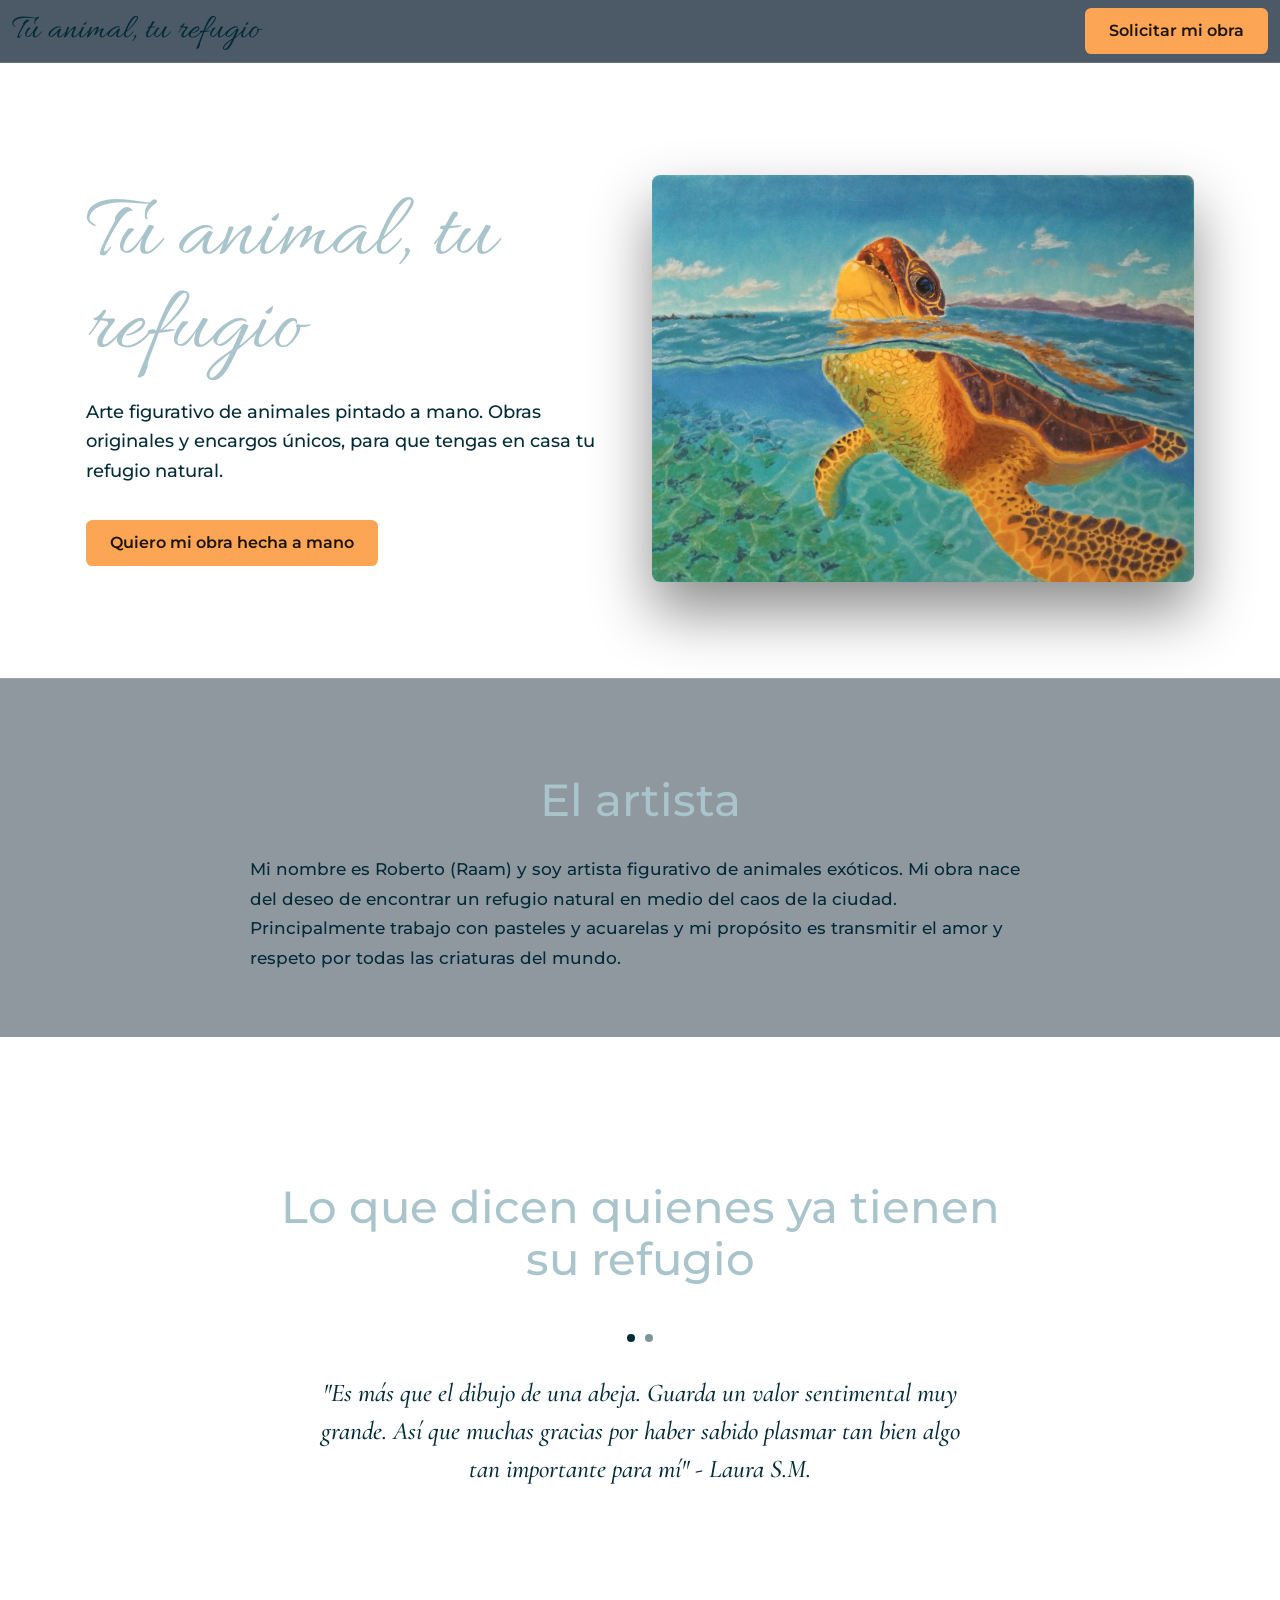
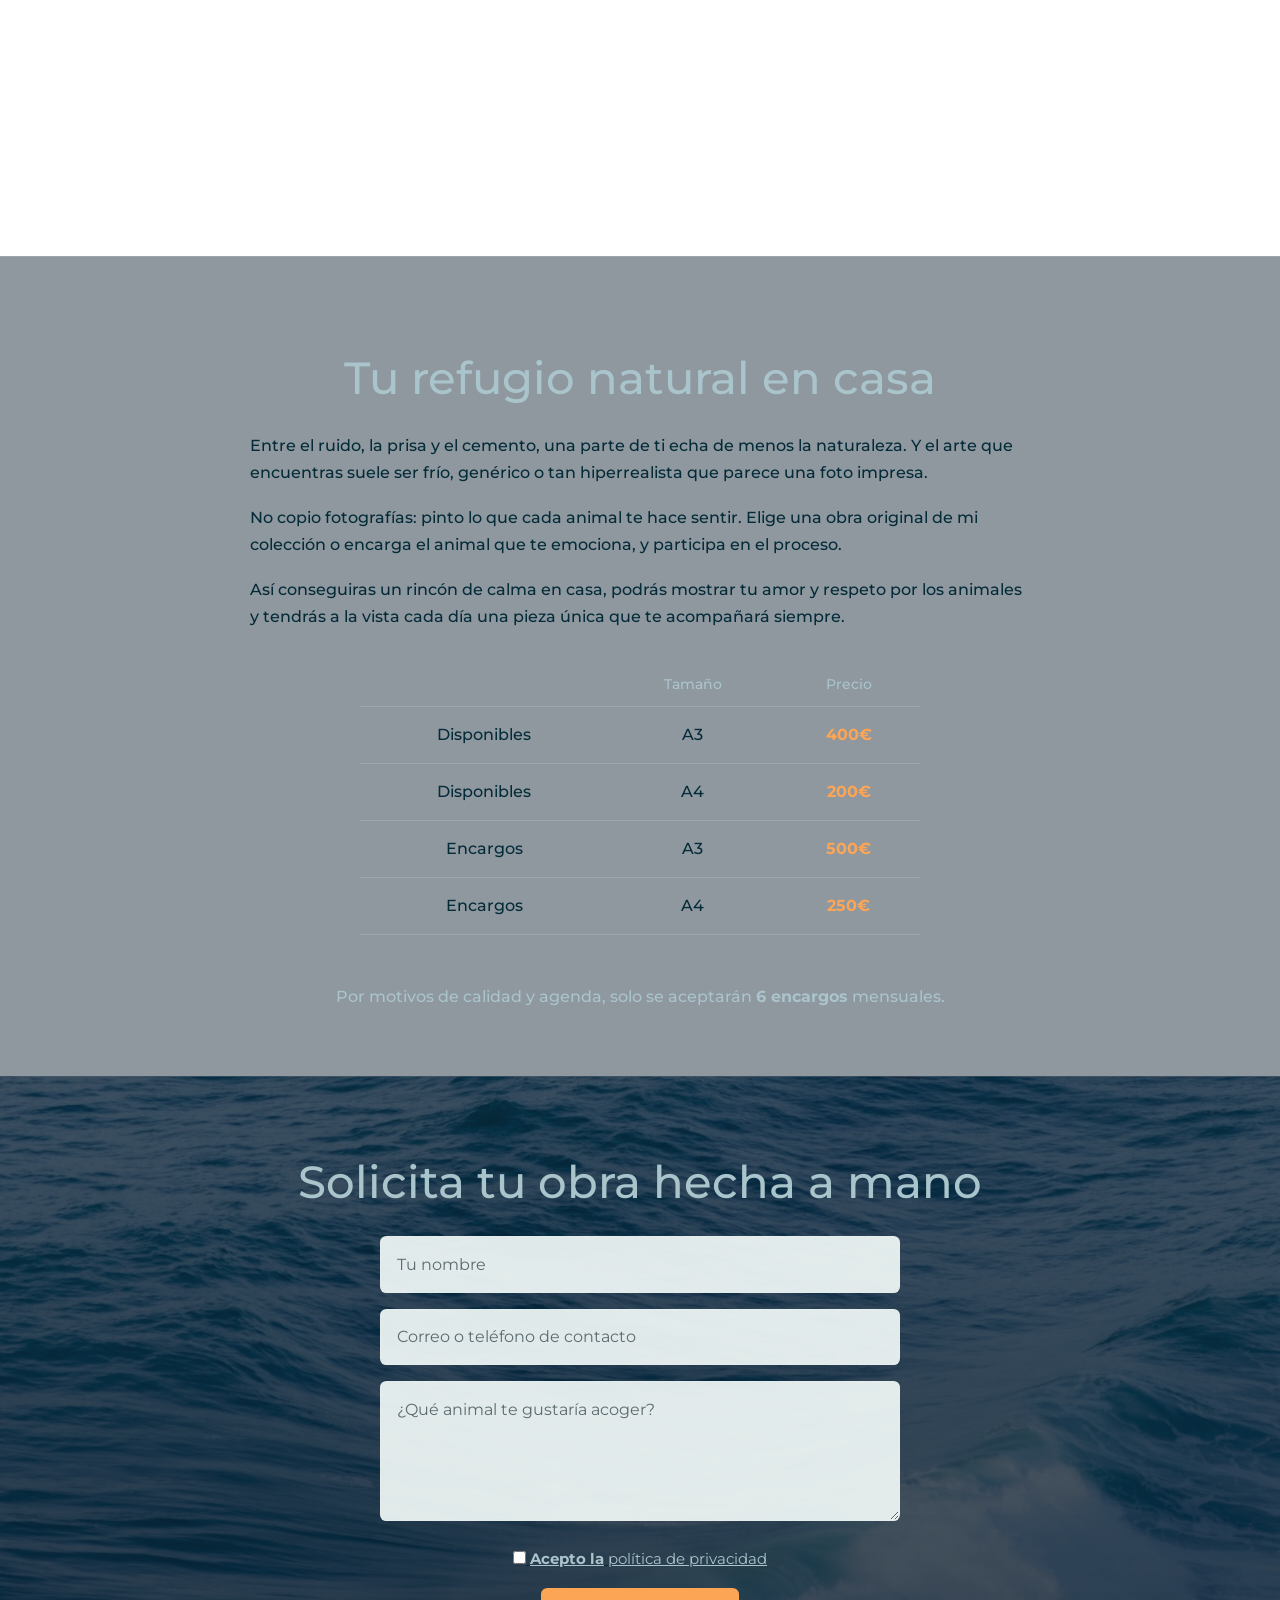
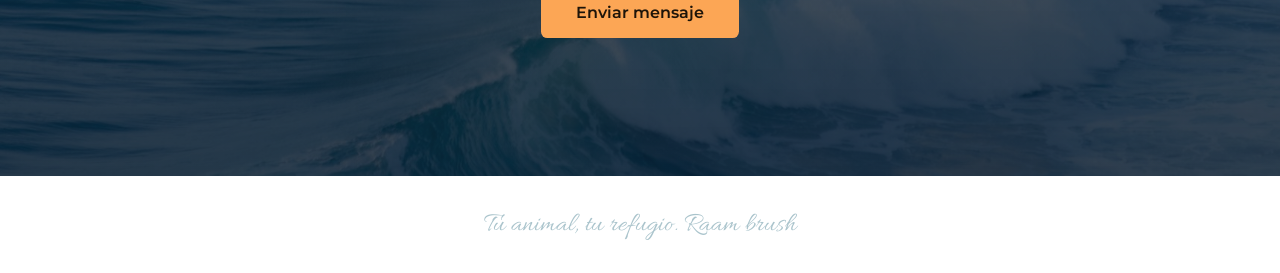
==== index.html @ 94fc356d "se cargan los archivos de la web" ====
<!DOCTYPE html>
<html lang="es">
<head>
<meta charset="utf-8">
<meta name="viewport" content="width=device-width, initial-scale=1">
<title>Tu animal, tu refugio</title>
<meta name="description" content="Obras originales y encargos de arte figurativo de animales, pintados a mano. Solicita la tuya.">
<link rel="preconnect" href="https://fonts.googleapis.com">
<link rel="preconnect" href="https://fonts.gstatic.com" crossorigin>
<link href="https://fonts.googleapis.com/css2?family=Allura&family=Cormorant+Garamond:ital,wght@0,500;0,600;1,500&family=Montserrat:wght@400;500;600;700&display=swap" rel="stylesheet">
<!-- Latest compiled and minified CSS -->
<link href="https://cdn.jsdelivr.net/npm/bootstrap@5.3.8/dist/css/bootstrap.min.css" rel="stylesheet">

<!-- Latest compiled JavaScript -->
<script src="https://cdn.jsdelivr.net/npm/bootstrap@5.3.8/dist/js/bootstrap.bundle.min.js"></script>
<link rel="stylesheet" href="./css/style.css">

</head>
<body>

  <nav class="navbar navbar-expand-sm site-nav sticky-top">
    <div class="container-fluid d-flex justify-content-between ">
      <p class="brand">Tu animal, tu refugio</p>
      <a class="btn btn-warning" href="#solicitar">Solicitar mi obra</a>
    </div>
  </nav>

<main>
  <section class="wrap hero container">
  <div class="row align-items-center">
    
    <div class="col-md-6 mt-sm-3">
      <h1>Tu animal, tu refugio</h1>
      <p>Arte figurativo de animales pintado a mano. Obras originales y encargos únicos, para que tengas en casa tu refugio natural.</p>
      <div>
      <a class="btn btn-warning mt-3" href="#solicitar">Quiero mi obra hecha a mano</a>
      </div>
    </div>
    
    <div class="col-md-6 mt-3">
      <img class="hero-art" src="image/turtle.jpeg" alt="Mi mejor obra: retrato figurativo de un animal pintado a mano">
    </div>

  </div>
</section>

  <section class="historia">
    <div class="container justify-content-center py-5 mt-5 mb-5">
      <h2>El artista</h2>
      <p>Mi nombre es Roberto (Raam) y soy artista figurativo de animales exóticos. Mi obra nace del deseo de encontrar un refugio natural en medio del caos de la ciudad. Principalmente trabajo con pasteles y acuarelas y mi propósito es transmitir el amor y respeto por todas las criaturas del mundo.</p>
      
    </div>
  </section>

  <section class="testimonios" aria-roledescription="carrusel" aria-label="Testimonios">
    <div class="container py-5 mt-5">
      <h2>Lo que dicen quienes ya tienen su refugio</h2>
      <div id="demo" class="carousel slide" data-bs-ride="carousel">

  <!-- Indicators/dots -->
  <div class="carousel-indicators mt-5">
    <button type="button" data-bs-target="#demo" data-bs-slide-to="0" class="active" aria-label="Testimonio 1"></button>
    <button type="button" data-bs-target="#demo" data-bs-slide-to="1" aria-label="Testimonio 2"></button>
  </div>
  
  <!-- The slideshow/carousel -->
  <div class="carousel-inner">
    <div class="carousel-item active">
      <div class="quote">
        <p>"Es más que el dibujo de una abeja. Guarda un valor sentimental muy grande. Así que muchas gracias por haber sabido plasmar tan bien algo tan importante para mí" 
          -
          
          
         Laura S.M.
        </p>
      </div>
    </div>
    <div class="carousel-item">
      <div class="quote">

        <p>"Muchas gracias! Entro a los 40 con mi animal espiritual, es un regalo muy especial 😘 Me transmite fuerza, serenidad, sensibilidad y conexión con la naturaleza. Me recuerda que se puede ser fuerte sin perder la delicadeza y avanzar por la vida con nobleza y determinación. Gracias 🌻" -
         Adriana A.M.</p>
      </div>
    </div>
   
  </div>
  
  <!-- Left and right controls/icons -->
  <button class="carousel-control-prev" type="button" data-bs-target="#demo" data-bs-slide="prev">
    <span class="carousel-control-prev-icon" aria-hidden="true"></span><span class="visually-hidden">Anterior</span>
  </button>
  <button class="carousel-control-next" type="button" data-bs-target="#demo" data-bs-slide="next">
    <span class="carousel-control-next-icon" aria-hidden="true"></span><span class="visually-hidden">Siguiente</span>
  </button>
</div>
    </div>
  </section>

  <section class="oferta">
    <div class="container mt-5 py-5 ">
      <h2>Tu refugio natural en casa</h2>
      <p>Entre el ruido, la prisa y el cemento, una parte de ti echa de menos la naturaleza. Y el arte que encuentras suele ser frío, genérico o tan hiperrealista que parece una foto impresa.</p>
      <p>No copio fotografías: pinto lo que cada animal te hace sentir. Elige una obra original de mi colección o encarga el animal que te emociona, y participa en el proceso.</p>
      <p>Así conseguiras un rincón de calma en casa, podrás mostrar tu amor y respeto por los animales y tendrás a la vista cada día una pieza única que te acompañará siempre.</p>
<div class="container mt-3 ">
   <table class="table tabla-transparente">
    <thead>
      <tr>
        <th></th>
        <th>Tamaño</th>
        <th>Precio</th>
      </tr>
    </thead>
    <tbody>
      <tr>
        <td>Disponibles</td>
        <td>A3</td>
        <td>400€</td>
      </tr>
      <tr>
        <td>Disponibles</td>
        <td>A4</td>
        <td>200€</td>
      </tr>
            <tr>
        <td>Encargos</td>
        <td>A3</td>
        <td>500€</td>
      </tr>
      <tr>
        <td>Encargos</td>
        <td>A4</td>
        <td>250€</td>
      </tr>
    </tbody>
  </table>
</div>
 <p class="mt-5">Por motivos de calidad y agenda, solo se aceptarán <b> 6 encargos</b> mensuales. </p>
    </div>
  </section>

  <section class="formulario" id="solicitar">
    <div class="container-fluid">
      <h2 class="mist">Solicita tu obra hecha a mano</h2>
      <div class="container">    
        <form id="contactForm">
        
        <div class="my-3">
          <input type="text" name="nombre" aria-label="Tu nombre" autocomplete="name" placeholder="Tu nombre" required>
        </div>
        <div class="my-3">

          <input type="text" name="email" aria-label="Correo o teléfono de contacto" placeholder="Correo o teléfono de contacto" required>
</div>
<div class="my-3">

          <textarea name="mensaje" aria-label="Mensaje" placeholder="¿Qué animal te gustaría acoger?" required></textarea>
</div>
<div class="my-3">

          <label class="a">
            <input class="a" type="checkbox" required>  <b class="a">Acepto la</b> <a class="a" role="button" tabindex="0" data-bs-toggle="modal" data-bs-target="#myModal">política de privacidad</a>
          </label>
</div>
<div class="my-3">

          <button class="btn btn-warning" type="submit" id="submitBtn">Enviar mensaje</button>
</div>
          <p id="respuesta" aria-live="polite"></p>
        
      </form>
</div>

<div class="modal" id="myModal">
  <div class="modal-dialog">
    <div class="modal-content">

      <!-- Modal Header -->
      <div class="modal-header">
        <h4 class="modal-title">Política de privacidad</h4>
        <button type="button" class="btn-close" data-bs-dismiss="modal"></button>
      </div>

      <!-- Modal body -->
      <div class="modal-body">
       <p class="privacidad"> Esta Política de Privacidad tiene por objeto informar al usuario (en adelante, el “Usuario”) de la página web www.raambrush.art (en adelante, el “Sitio Web”) sobre la recogida y tratamiento de sus datos personales. <br>
1.- ¿Cuál es la empresa responsable del tratamiento de sus datos?<br>
La persona responsable del tratamiento de sus datos es Raam brush (en adelante, “RESPONSABLE”). Para cualquier cuestión relacionada con la presente Política de Privacidad y Protección de Datos, el Usuario podrá contactar con RESPONSABLE en el correo electrónico raambrush@gmail.com. <br>
2.- ¿Por qué el RESPONSABLE está legitimado para llevar a cabo el tratamiento de datos? <br>
El RESPONSABLE procesa los datos personales del Usuario con el fin de poder llevar a cabo la prestación de los servicios que éste haya solicitado a través del Sitio Web, para lo cual el Usuario presta su consentimiento mediante la aceptación de la presente Política de Privacidad y las casillas facilitadas correspondientes. <br>
El RESPONSABLE se toma muy en serio la protección de su privacidad y de sus datos personales. Por lo tanto, su información personal se conserva de forma segura y se trata con el máximo cuidado, cumpliendo íntegramente con lo dispuesto en el Reglamento (UE) 2016/679 del Parlamento Europeo y del Consejo, de 27 de abril de 2016, relativo a la protección de las personas físicas en lo que respecta al tratamiento de datos personales y a la libre circulación de estos datos (en adelante, “RGPD”).  
<br>3.- ¿Cuáles son las finalidades del tratamiento de sus datos de carácter personal?<br>
La presente Política de Privacidad regula el acceso y el uso a los servicios (en adelante, los “Servicios”) que el RESPONSABLE pone a disposición de los Usuarios interesados en los servicios y a los contenidos alojados en el Sitio Web.  De conformidad con lo establecido en el RGPD, le informamos que sus datos personales serán tratados con las finalidades que se relacionan a continuación: 
(i) Prestar los servicios solicitados por el Usuario en el Sitio Web.  <br>
(ii) Enviar Newsletters y comunicaciones comerciales y promocionales relacionadas con los servicios del RESPONSABLE, por correo electrónico, SMS/MMS, por carta, teléfono, o por otros medios de comunicación electrónica equivalentes, si así lo desea el Usuario.<br>
No obstante, el Usuario podrá revocar el consentimiento en cada comunicado comercial que se le haga llegar y, en cualquier momento, mediante notificación en la siguiente dirección de correo electrónico (raambrush@gmail.com).  
<br>4.- Conservación de los datos. <br>
Los datos recabados por el RESPONSABLE se conservarán mientras se mantenga la relación contractual de prestación de servicios entre las partes, siempre y cuando no se solicite la supresión de dichos datos por el Usuario.
Se informa al Usuario que sus datos serán recogidos únicamente para los fines expuestos en los párrafos anteriores y no serán tratados de manera incompatible con dichos fines. 
<br>5.- Veracidad de los datos facilitados por los Usuarios <br>
El Usuario garantiza que los datos personales facilitados son veraces y se hace responsable de comunicar al RESPONSABLE cualquier modificación de los mismos. El Usuario responderá, en cualquier caso, de la veracidad de los datos facilitados, reservándose el RESPONSABLE el derecho a excluir de los servicios registrados a todos los Usuarios que hayan facilitado datos falsos, sin perjuicio de las demás acciones que procedan en Derecho. <br>
Se recomienda tener la máxima diligencia en materia de Protección de Datos mediante la utilización de herramientas de seguridad, no pudiéndose responsabilizar al RESPONSABLE de sustracciones, modificaciones o pérdidas de datos ilícitas. <br>
Cualquier modificación o actualización de los mismos, deberá ser comunicada al RESPONSABLE a través de los medios de comunicación disponibles en la presente Política de Privacidad. 
<br>6.- ¿Cómo revocar mi consentimiento y ejercitar mis derechos? <br>
El Usuario tienen derecho a (i) acceder a sus datos personales, así como a (ii) solicitar la rectificación de los datos inexactos o, en su caso, (iii) solicitar su supresión, (iv) solicitar la limitación del tratamiento de sus datos, (v) oponerse al tratamiento de sus datos (vi) ejercitar el derecho al olvido de sus datos y (vii) solicitar su portabilidad. Además, tendrá derecho a no ser objeto de decisiones basadas únicamente en tratamientos automatizados. <br>
Para ejercer dichos derechos es necesario que el Usuario acredite su personalidad frente al RESPONSABLE mediante el envío de una fotocopia de su Documento Nacional de Identidad o cualquier otro medio válido en Derecho. 
Los Usuarios pueden ejercer todos estos derechos a través de los medios de comunicación facilitados en la presente Política de Privacidad. <br> 
Sin perjuicio de cualquier otro recurso administrativo o acción judicial, los Usuarios tendrán derecho a presentar una reclamación ante una Autoridad de Control, en particular en el Estado miembro en el que tenga su residencia habitual, lugar de trabajo o lugar de la supuesta infracción, en caso de que considere que el tratamiento de sus datos personales no es adecuado a la normativa, así como en el caso de no ver satisfecho el ejercicio de sus derechos. La Autoridad de Control ante la que se haya presentado la reclamación informará al reclamante sobre el curso y el resultado de la reclamación. 
<br>7.- Seguridad y conservación de los datos. <br>
La protección de la privacidad y los datos personales de sus clientes y visitantes es muy importante para el RESPONSABLE. Por lo tanto, el RESPONSABLE hace todo lo que está en su mano para impedir que sus datos se utilicen de forma inadecuada. A sus datos sólo puede acceder el personal autorizado. <br>
El RESPONSABLE mantiene la seguridad adecuada de protección de datos personales conforme a la normativa aplicable y ha establecido todos los medios técnicos a su alcance para evitar la pérdida, mal uso, alteración, acceso no autorizado y robo de los datos que los Usuarios faciliten a través del Sitio Web, sin perjuicio de informarle de que las medidas de seguridad en Internet no son inexpugnables. <br>
El RESPONSABLE se compromete a cumplir con el deber de secreto y confidencialidad respecto de los datos personales de acuerdo con la legislación aplicable.<br> 
Los datos personales proporcionados se conservarán por parte del RESPONSABLE durante el tiempo necesario para prestar el servicio.<br>
8.- Actualizaciones y cambios en la Política de Privacidad<br>
El RESPONSABLE se reserva el derecho a introducir modificaciones en esta Política de Privacidad. Cuando se produzcan dichos cambios, se le comunicarán a los Usuarios mediante avisos en el Sitio Web, o bien a través de cualquier otro procedimiento adecuado según las circunstancias.</p>

      </div>

      <!-- Modal footer -->
      <div class="modal-footer">
        <button type="button" class="btn btn-warning" data-bs-dismiss="modal">Cerrar</button>
      </div>

    </div>
  </div>
</div>

      <script>
        const scriptURL = 'https://script.google.com/macros/s/AKfycbxePJ3uT01wgi6SPJkMFTyLlsV3Anmvoggq5OJWo5rANtXxNah94OMiEY0fJEAsin0xvg/exec';
        const form = document.getElementById('contactForm');
        const btn = document.getElementById('submitBtn');
        const respuesta = document.getElementById('respuesta');

        form.addEventListener('submit', e => {
          e.preventDefault();
          btn.disabled = true;
          btn.textContent = 'Enviando...';

          fetch(scriptURL, { method: 'POST', body: new FormData(form) })
            .then(response => response.json())
            .then(data => {
              console.log('Respuesta del script:', data);
              if (data.result !== 'success') {
                throw new Error(typeof data.error === 'string' ? data.error : JSON.stringify(data.error));
              }
              respuesta.textContent = '¡Mensaje enviado con éxito!';
              form.reset();
              window.location.href = 'gracias.html';
            })
            .catch(error => {
              console.error('Error al enviar:', error);
              respuesta.textContent = 'Hubo un error al enviar. Inténtalo de nuevo.';
            })
            .finally(() => {
              btn.disabled = false;
              btn.textContent = 'Enviar mensaje';
            });
        });
      </script>
      
    </div>
  </section>
</main>

<footer>
  <div class="container"><h4>  Tu animal, tu refugio. Raam brush</h4></div>
</footer>


</body>
</html>
---- css/style.css ----
:root{
  --abyss:#081a2b;
  --foam:#032b38;
  --mist:#aac4cc;
  --line:rgba(238,246,245,.16);
  --orange:rgb(252,166,85);
  --orange-ink:#1d1409;
  --script:'Allura',cursive;
  --serif:'Cormorant Garamond',Georgia,serif;
  --sans:'Montserrat',system-ui,sans-serif;
}
*{box-sizing:border-box}
html{scroll-behavior:smooth;scroll-padding-top:4.5rem;background:var(--abyss)}
body{margin:0;font-family:var(--sans);color:var(--mist);line-height:1.7;font-size:1rem}
body::before{
  content:"";position:fixed;inset:0;z-index:-1;
  background:linear-gradient(rgba(8,26,43,.70),rgba(8,26,43,.90)),url('../image/mar.jpg') center/cover no-repeat;
}
text{color: var(--mist);}
h1,h2,h4{margin:0;font-weight:400}
h1{font-family:var(--script);font-size:clamp(3.4rem,8vw,5.8rem);line-height:1;margin-bottom:1.25rem}
h2{font-family:var(--sans);font-weight:500;font-size:clamp(2rem,4vw,2.8rem);line-height:1.15;text-align:center;margin-bottom:1.75rem}
h4{font-family:var(--script);font-size:1.7rem;color:var(--mist)}
p{margin:0 0 1.1rem;color:var(--foam);font-weight:500;text-align:left}
.a{color: var(--mist)}
:focus-visible{outline:2px solid var(--orange);outline-offset:3px}

.mist{color: var(--mist);}

/* Botones */
.btn-warning{
  background:var(--orange)!important;border:0!important;color:var(--orange-ink)!important;
  font-weight:600;border-radius:.4rem;padding:.7rem 1.5rem;transition:filter .2s,transform .2s;
}
.btn-warning:hover{filter:brightness(1.08);transform:translateY(-1px)}

/* Navegación */
.site-nav{background:rgba(8,26,43,.72);backdrop-filter:blur(10px);-webkit-backdrop-filter:blur(10px);border-bottom:1px solid var(--line)}
.brand{color:var(--foam)!important;font-family:var(--script);font-size:clamp(1.6rem,3vw,2.2rem)!important;margin:0;line-height:1.2}

/* Hero */
.hero{max-width:1140px;padding:clamp(3rem,8vw,6rem) 1rem}
.hero p{max-width:34rem;font-size:1.1rem}
.hero-art{
  width:100%;border-radius:.5rem;
  box-shadow:0 30px 60px rgba(0,0,0,.45),0 0 0 1px var(--line);
}
@media (prefers-reduced-motion:no-preference){
  .hero .row>div{animation:rise .9s ease both}
  .hero .row>div+div{animation-delay:.15s}
  @keyframes rise{from{opacity:0;transform:translateY(14px)}to{opacity:1;transform:none}}
}

/* Secciones */
main>section:not(.hero){border-top:1px solid var(--line)}
main>section>.container,main>section>.container-fluid{max-width:820px;padding:clamp(3rem,7vw,5rem) 1.25rem}
.historia,.oferta{background:rgba(8,26,43,.45)}
.historia p{font-size:1.08rem}

/* Testimonios */
.carousel-inner{padding:0 3.5rem}
.quote{padding:1rem 0 2.5rem;
min-height: 50vh;}
.quote p{font-family:var(--serif);font-size:clamp(1.25rem,2.4vw,1.6rem);font-weight:500;font-style:italic;line-height:1.5;text-align:center}
.carousel-indicators{position:static;margin:0 0 1rem}
.carousel-indicators [data-bs-target]{background-color:var(--foam);width:8px;height:8px;border-radius:50%;border:0;margin:0 5px}
.carousel-control-prev,.carousel-control-next{width:3rem;opacity:.75}

/* Precios */
.tabla-transparente{
  --bs-table-bg:transparent;--bs-table-color:var(--foam);--bs-table-border-color:var(--line);
  max-width:560px;margin:2rem auto 0;
}
.tabla-transparente th{color:var(--mist);font-weight:500;font-size:.9rem;padding:.6rem}
.tabla-transparente td{padding:.9rem .6rem;font-weight:500}
.tabla-transparente td:last-child{font-weight:700;color:var(--orange)}
.tabla-transparente th,.tabla-transparente td{text-align:center}
.oferta .mt-5{text-align:center;color:var(--mist)}

/* Formulario */
.formulario{background:linear-gradient(rgba(8,26,43,.68),rgba(8,26,43,.82)),url('../image/mar2.jpg') center/cover no-repeat}
#solicitar{text-align:center}
#solicitar form{max-width:520px;margin:0 auto}
#solicitar input[type="text"],#solicitar textarea{
  width:100%;padding:.85rem 1rem;border:1px solid var(--line);border-radius:.4rem;
  background:rgba(238,246,245,.94);color:#101816;font:inherit;
}
#solicitar textarea{min-height:140px;resize:vertical}
#solicitar input::placeholder,#solicitar textarea::placeholder{color:#5b6b70}
#solicitar label{color:var(--foam);font-size:.92rem}
#solicitar button[type="submit"]{padding:.8rem 2.2rem;border:0}
#solicitar button[disabled]{opacity:.6}
#respuesta{text-align:center;min-height:1.5rem}
.a{text-decoration:underline!important;cursor:pointer}

/* Modal */
.privacidad{color:#101816;font-weight:400;font-size:.9rem;text-align:left}
.modal-title{font-family:var(--serif);font-size:1.6rem;font-weight:600;color:#101816}

/* Gracias */
.thanks{min-height:60vh;display:flex;flex-direction:column;align-items:center;justify-content:center}
.thanks p{text-align:center}

/* Pie */
footer{border-top:1px solid var(--line);padding:2rem 0;text-align:center}
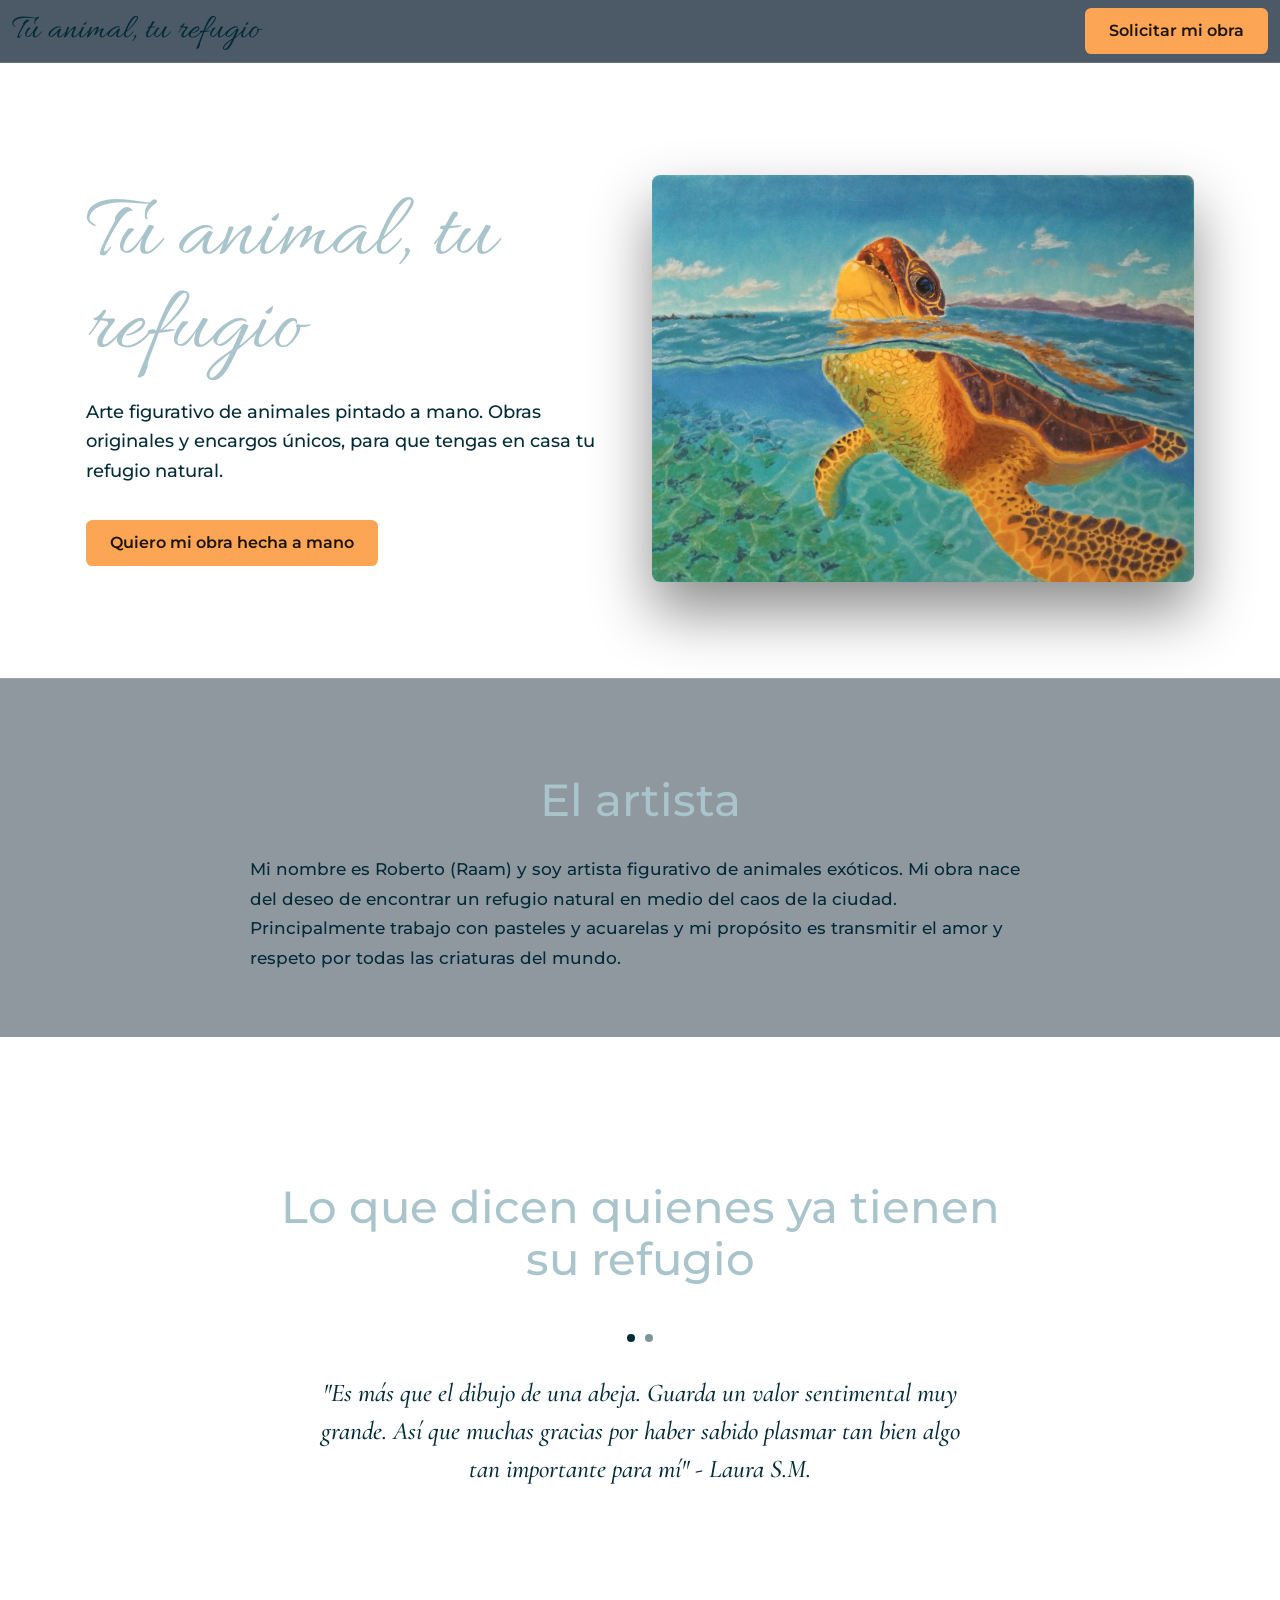
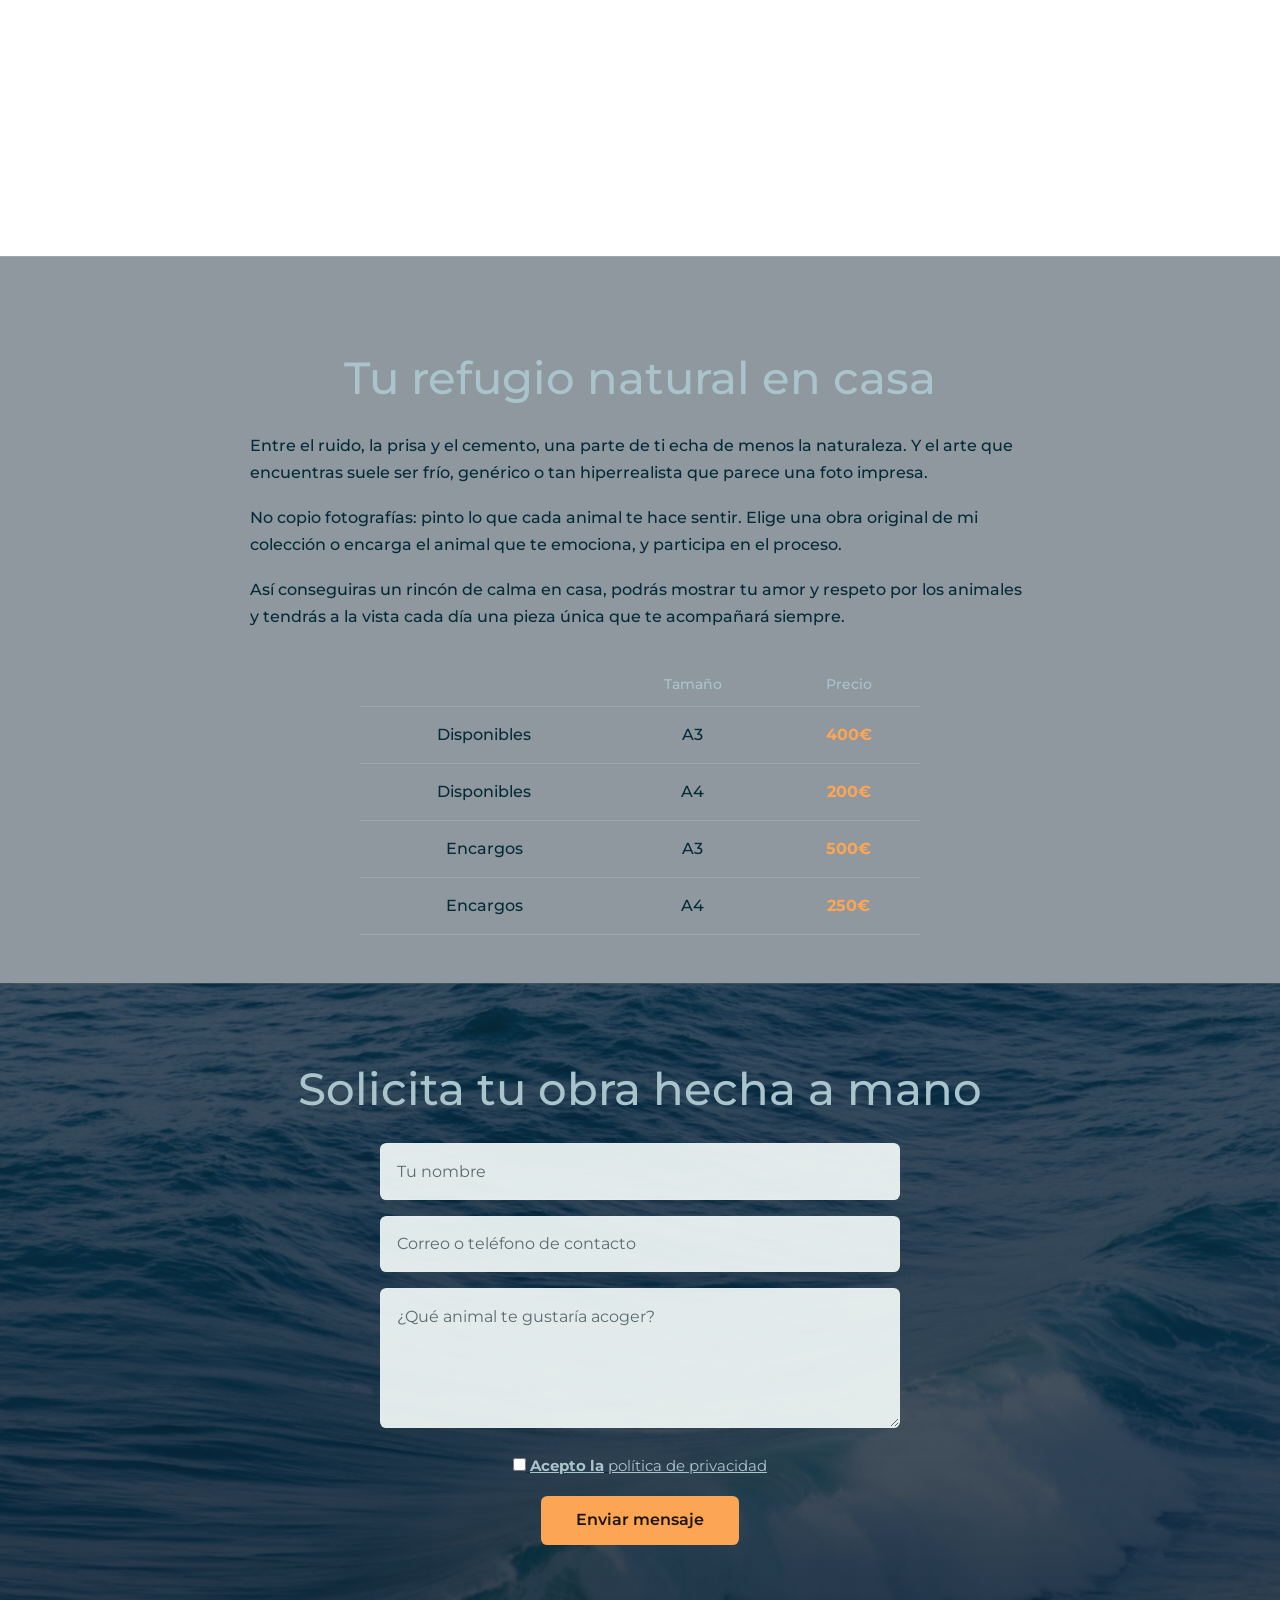
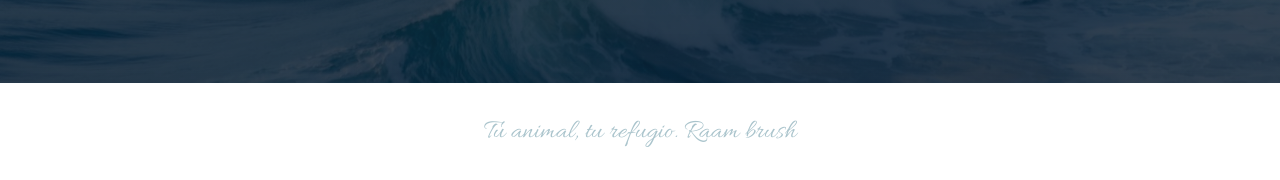
==== commit cee3695d: "Remove monthly order limit message from index.html Remove limit on monthly orders in the HTML conten" ====
--- a/index.html
+++ b/index.html
@@ -15,6 +15,23 @@
 <script src="https://cdn.jsdelivr.net/npm/bootstrap@5.3.8/dist/js/bootstrap.bundle.min.js"></script>
 <link rel="stylesheet" href="./css/style.css">
 
+<!-- Meta Pixel Code -->
+<script>
+!function(f,b,e,v,n,t,s)
+{if(f.fbq)return;n=f.fbq=function(){n.callMethod?
+n.callMethod.apply(n,arguments):n.queue.push(arguments)};
+if(!f._fbq)f._fbq=n;n.push=n;n.loaded=!0;n.version='2.0';
+n.queue=[];t=b.createElement(e);t.async=!0;
+t.src=v;s=b.getElementsByTagName(e)[0];
+s.parentNode.insertBefore(t,s)}(window, document,'script',
+'https://connect.facebook.net/en_US/fbevents.js');
+fbq('init', '1099517659768108');
+fbq('track', 'PageView');
+</script>
+<noscript><img height="1" width="1" style="display:none"
+src="https://www.facebook.com/tr?id=1099517659768108&ev=PageView&noscript=1"
+/></noscript>
+<!-- End Meta Pixel Code -->
 </head>
 <body>
 
@@ -135,7 +152,7 @@
     </tbody>
   </table>
 </div>
- <p class="mt-5">Por motivos de calidad y agenda, solo se aceptarán <b> 6 encargos</b> mensuales. </p>
+
     </div>
   </section>
 
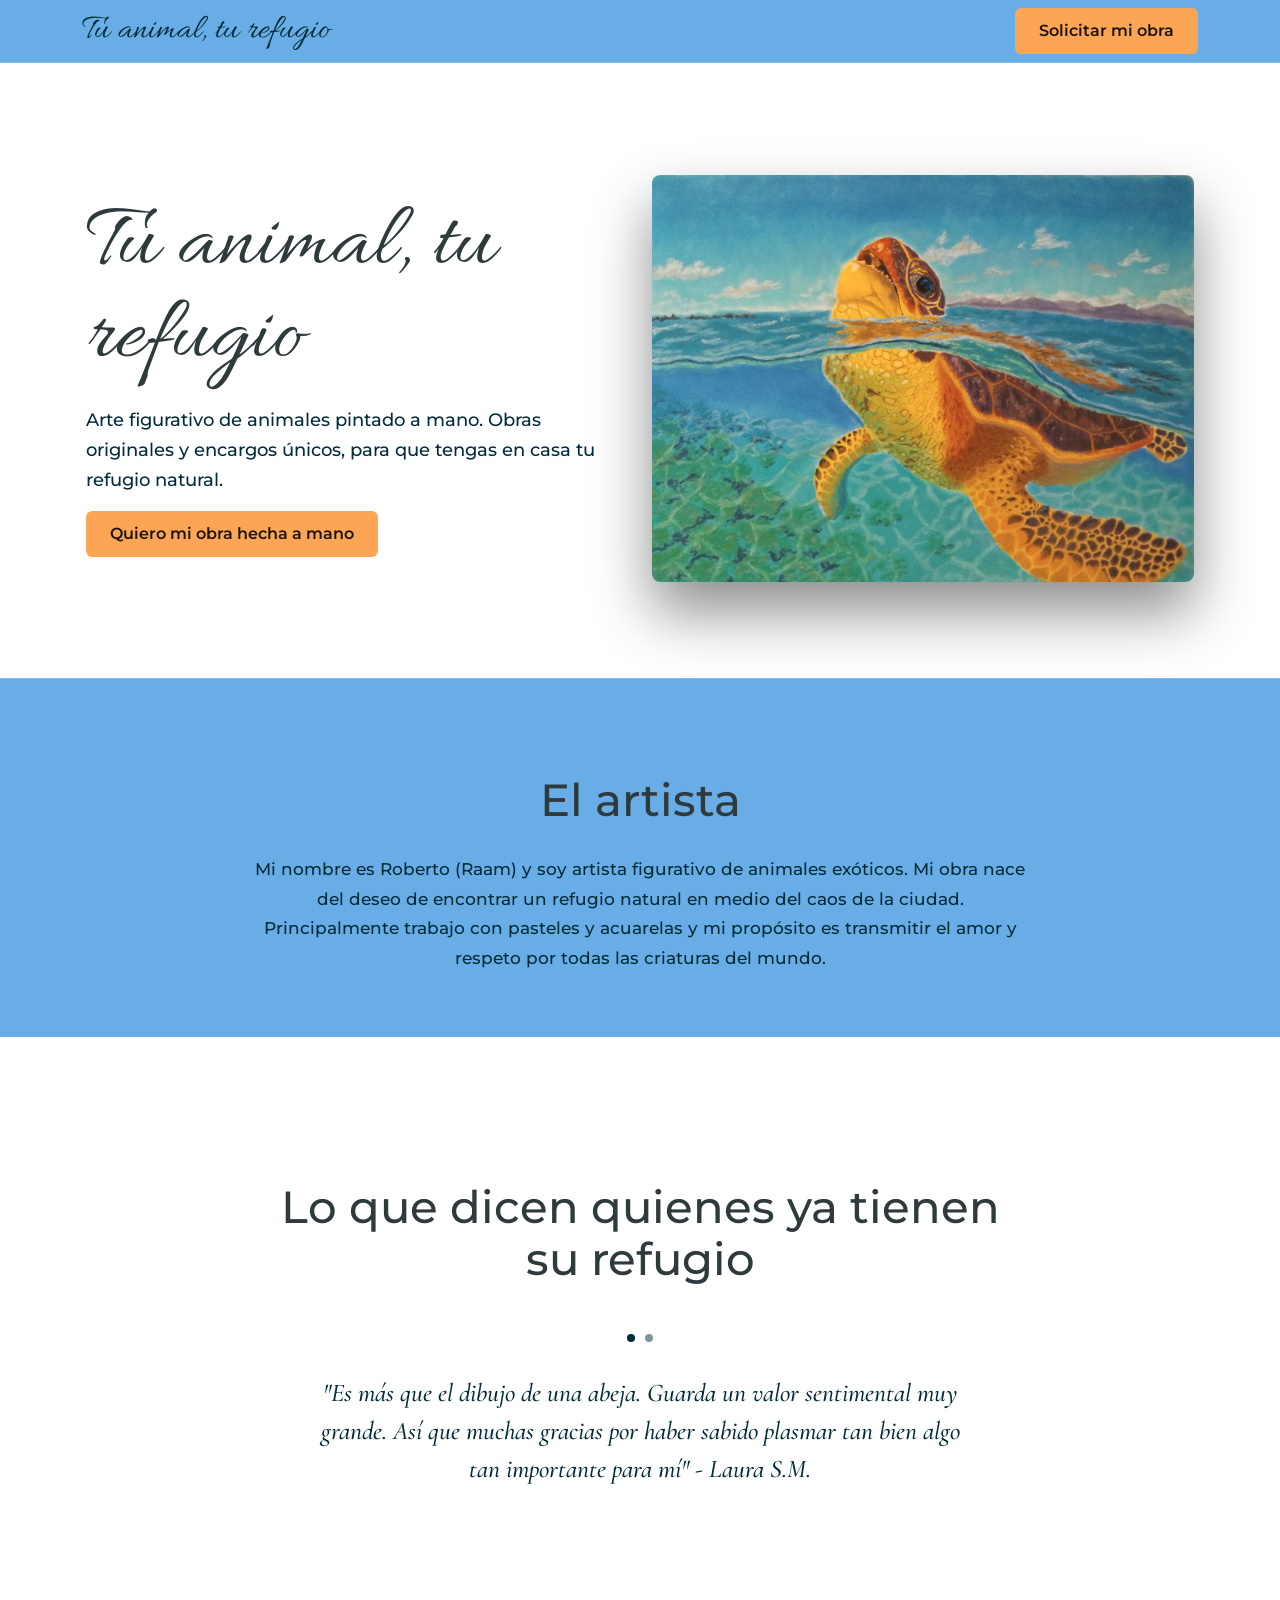
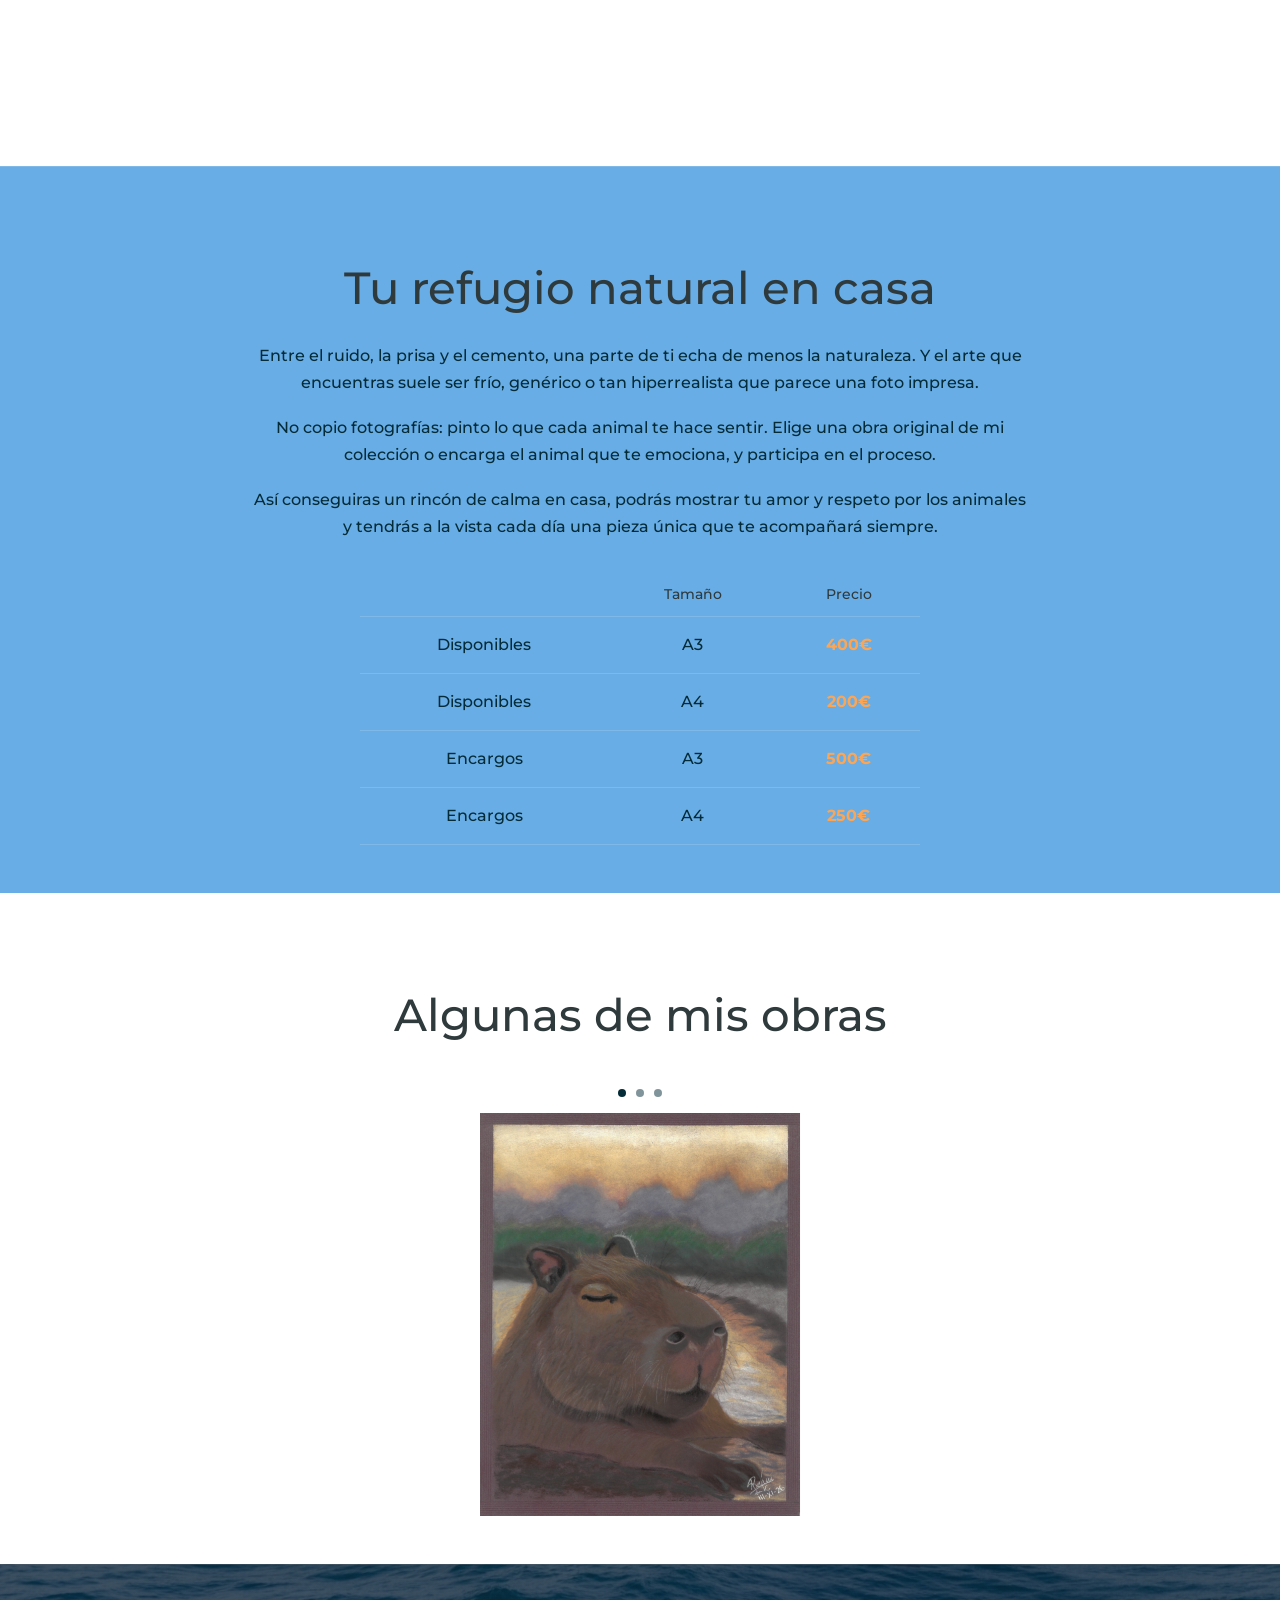
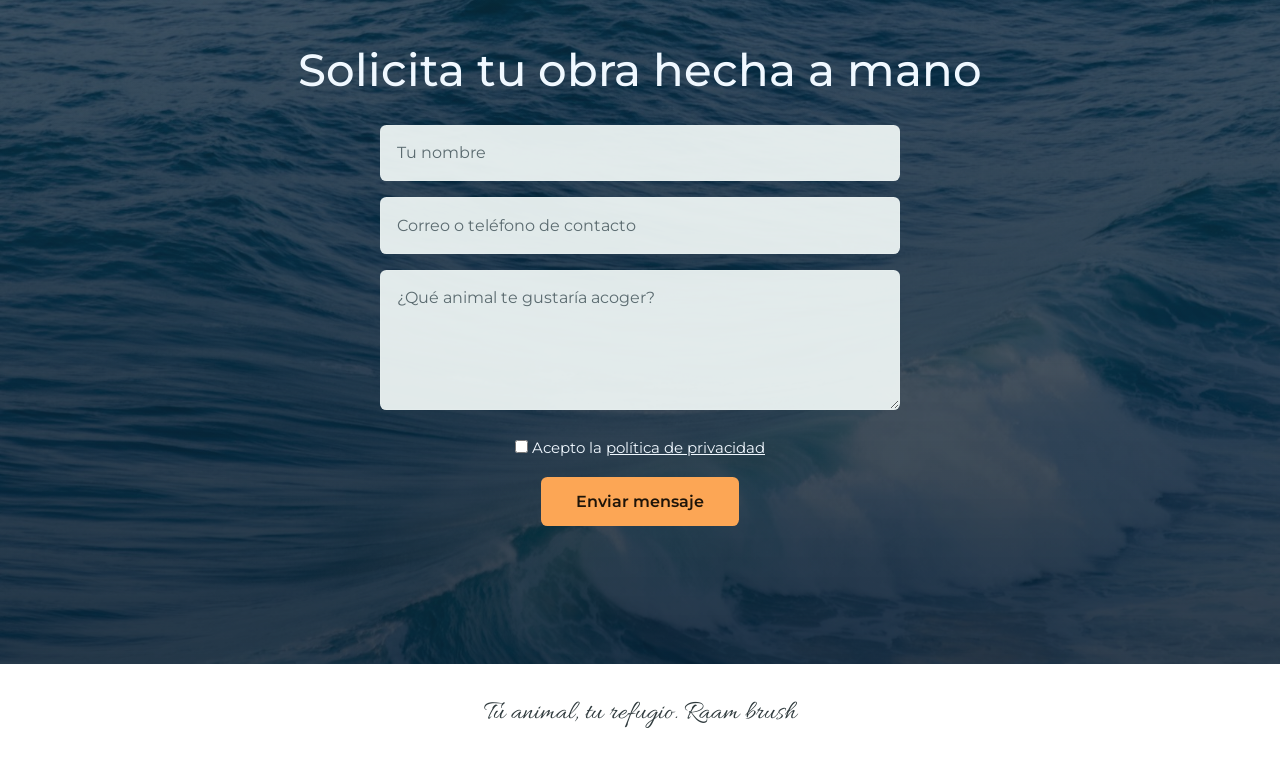
==== commit 24ce19b6: "arreglitos" ====
--- a/index.html
+++ b/index.html
@@ -36,9 +36,9 @@
 <body>
 
   <nav class="navbar navbar-expand-sm site-nav sticky-top">
-    <div class="container-fluid d-flex justify-content-between ">
+    <div class="container  justify-content-between ">
       <p class="brand">Tu animal, tu refugio</p>
-      <a class="btn btn-warning" href="#solicitar">Solicitar mi obra</a>
+      <a class="btn btn-small btn-warning" href="#solicitar">Solicitar mi obra</a>
     </div>
   </nav>
 
@@ -49,7 +49,7 @@
     <div class="col-md-6 mt-sm-3">
       <h1>Tu animal, tu refugio</h1>
       <p>Arte figurativo de animales pintado a mano. Obras originales y encargos únicos, para que tengas en casa tu refugio natural.</p>
-      <div>
+      <div class="btn-center">
       <a class="btn btn-warning mt-3" href="#solicitar">Quiero mi obra hecha a mano</a>
       </div>
     </div>
@@ -155,6 +155,56 @@
 
     </div>
   </section>
+
+  <section class="testimonios" aria-roledescription="carrusel" aria-label="Testimonios">
+    <div class="container py-5 mt-5">
+      <h2>Algunas de mis obras</h2>
+      <div id="demo2" class="carousel slide" data-bs-ride="carousel">
+
+  <!-- Indicators/dots -->
+  <div class="carousel-indicators mt-5">
+    <button type="button" data-bs-target="#demo2" data-bs-slide-to="0" class="active" aria-label="obra 1"></button>
+    <button type="button" data-bs-target="#demo2" data-bs-slide-to="1" aria-label="obra 2"></button>
+       <button type="button" data-bs-target="#demo2" data-bs-slide-to="2" aria-label="obra 3"></button>
+  </div>
+  
+  <!-- The slideshow/carousel -->
+  <div class="carousel-inner">
+    <div class="carousel-item active">
+      <div class="obra">
+       
+        <img class="img-obra" src="./image/chiguire.jpeg" alt="Capibara descansando">
+
+      </div>
+    </div>
+    <div class="carousel-item">
+      <div class="obra">
+
+        <img class="img-obra" src="./image/ciervo.jpeg" alt="Ciervo en el bosque">
+        
+      </div>
+    </div>
+    <div class="carousel-item">
+      <div class="obra">
+
+        <img class="img-obra" src="./image/gorila.jpeg" alt="Retrato de gorila">
+      
+      </div>
+    </div>
+   
+  </div>
+  
+  <!-- Left and right controls/icons -->
+  <button class="carousel-control-prev" type="button" data-bs-target="#demo2" data-bs-slide="prev">
+    <span class="carousel-control-prev-icon" aria-hidden="true"></span><span class="visually-hidden">Anterior</span>
+  </button>
+  <button class="carousel-control-next" type="button" data-bs-target="#demo2" data-bs-slide="next">
+    <span class="carousel-control-next-icon" aria-hidden="true"></span><span class="visually-hidden">Siguiente</span>
+  </button>
+</div>
+    </div>
+  </section>
+
 
   <section class="formulario" id="solicitar">
     <div class="container-fluid">
--- a/css/style.css
+++ b/css/style.css
@@ -1,7 +1,7 @@
 :root{
   --abyss:#081a2b;
   --foam:#032b38;
-  --mist:#aac4cc;
+  --mist:#2f3a3d;
   --line:rgba(238,246,245,.16);
   --orange:rgb(252,166,85);
   --orange-ink:#1d1409;
@@ -22,10 +22,14 @@
 h2{font-family:var(--sans);font-weight:500;font-size:clamp(2rem,4vw,2.8rem);line-height:1.15;text-align:center;margin-bottom:1.75rem}
 h4{font-family:var(--script);font-size:1.7rem;color:var(--mist)}
 p{margin:0 0 1.1rem;color:var(--foam);font-weight:500;text-align:left}
-.a{color: var(--mist)}
+.a{
+  color:aliceblue;
+  font-weight: normal;
+  
+}
 :focus-visible{outline:2px solid var(--orange);outline-offset:3px}
 
-.mist{color: var(--mist);}
+.mist{color: aliceblue;}
 
 /* Botones */
 .btn-warning{
@@ -35,12 +39,12 @@
 .btn-warning:hover{filter:brightness(1.08);transform:translateY(-1px)}
 
 /* Navegación */
-.site-nav{background:rgba(8,26,43,.72);backdrop-filter:blur(10px);-webkit-backdrop-filter:blur(10px);border-bottom:1px solid var(--line)}
+.site-nav{background:rgba(46, 142, 219, 0.72);backdrop-filter:blur(10px);-webkit-backdrop-filter:blur(10px);border-bottom:1px solid var(--line)}
 .brand{color:var(--foam)!important;font-family:var(--script);font-size:clamp(1.6rem,3vw,2.2rem)!important;margin:0;line-height:1.2}
 
 /* Hero */
 .hero{max-width:1140px;padding:clamp(3rem,8vw,6rem) 1rem}
-.hero p{max-width:34rem;font-size:1.1rem}
+.hero p{max-width:34rem;font-size:1.1rem; margin: auto;}
 .hero-art{
   width:100%;border-radius:.5rem;
   box-shadow:0 30px 60px rgba(0,0,0,.45),0 0 0 1px var(--line);
@@ -50,17 +54,41 @@
   .hero .row>div+div{animation-delay:.15s}
   @keyframes rise{from{opacity:0;transform:translateY(14px)}to{opacity:1;transform:none}}
 }
+@media(max-width: 768px){
+  .quote{min-height: 45vh !important;}
+  .hero p, .hero h1{
+    text-align: center;
+  }
+  .btn-center{
+    display: flex;
+    justify-content:center;
+  }
+
+  .img-obra{
+  min-width: 80vw;
+  height: auto;
+}
+}
+  
+
+@media(max-width: 400px){
+.btn-small{
+  font-size:0.75rem !important;
+}
+
+}
 
 /* Secciones */
 main>section:not(.hero){border-top:1px solid var(--line)}
 main>section>.container,main>section>.container-fluid{max-width:820px;padding:clamp(3rem,7vw,5rem) 1.25rem}
-.historia,.oferta{background:rgba(8,26,43,.45)}
-.historia p{font-size:1.08rem}
-
+.historia,.oferta{background:rgba(46, 142, 219, 0.72)}
+.historia p{font-size:1.08rem;
+text-align: center;}
+.oferta p{text-align: center;}
 /* Testimonios */
 .carousel-inner{padding:0 3.5rem}
 .quote{padding:1rem 0 2.5rem;
-min-height: 50vh;}
+min-height: 40vh;}
 .quote p{font-family:var(--serif);font-size:clamp(1.25rem,2.4vw,1.6rem);font-weight:500;font-style:italic;line-height:1.5;text-align:center}
 .carousel-indicators{position:static;margin:0 0 1rem}
 .carousel-indicators [data-bs-target]{background-color:var(--foam);width:8px;height:8px;border-radius:50%;border:0;margin:0 5px}
@@ -91,7 +119,7 @@
 #solicitar button[type="submit"]{padding:.8rem 2.2rem;border:0}
 #solicitar button[disabled]{opacity:.6}
 #respuesta{text-align:center;min-height:1.5rem}
-.a{text-decoration:underline!important;cursor:pointer}
+.a{cursor:pointer}
 
 /* Modal */
 .privacidad{color:#101816;font-weight:400;font-size:.9rem;text-align:left}
@@ -103,3 +131,12 @@
 
 /* Pie */
 footer{border-top:1px solid var(--line);padding:2rem 0;text-align:center}
+
+.img-obra{
+  width: 25vw;
+  height: auto;
+}
+.obra{
+  display: flex;
+  justify-content: center;
+}
